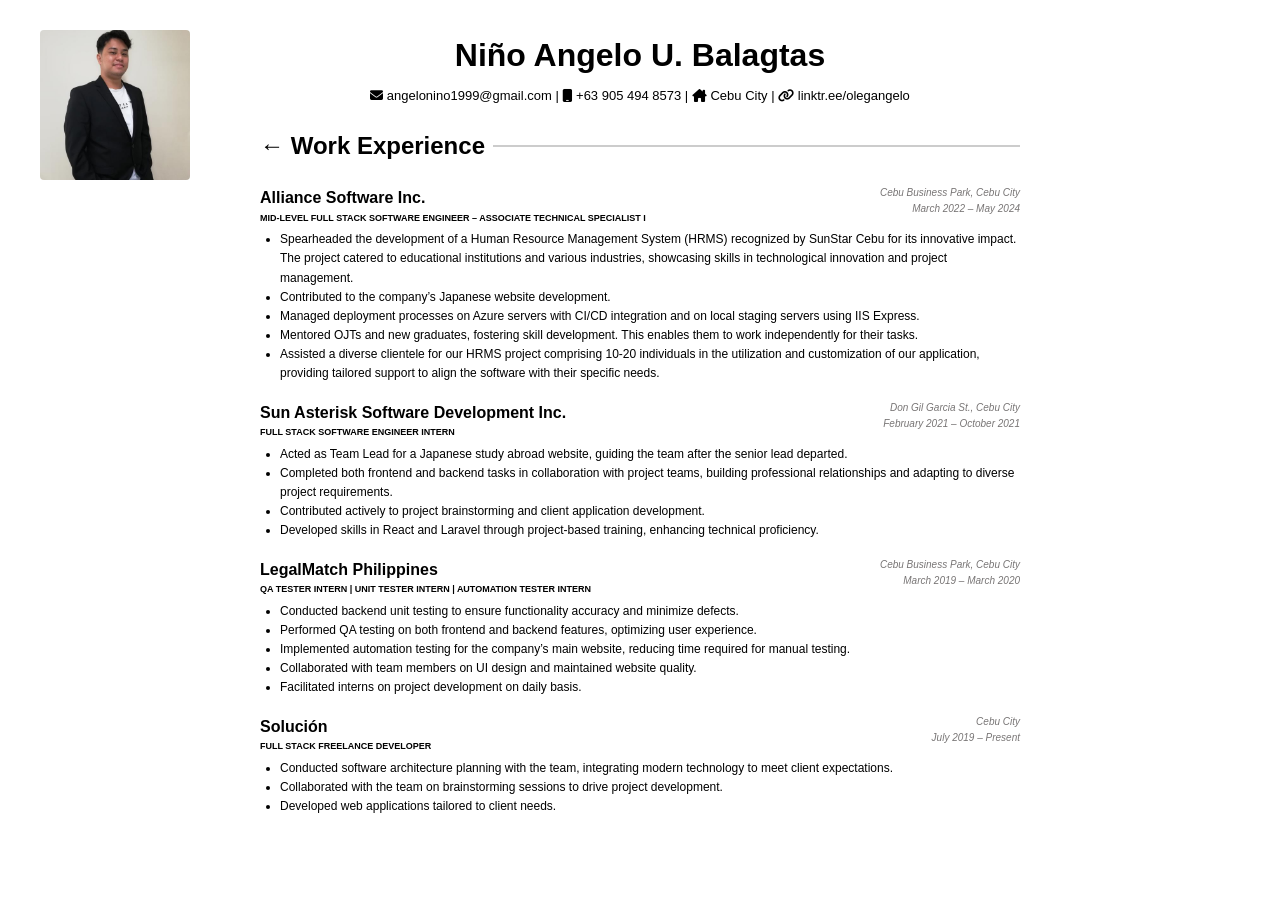
==== experience.html @ c12215ee "add reference to html" ====
<!DOCTYPE html>
<html lang="en">
  <head>
    <meta charset="UTF-8" />
    <title>Niño Angelo Balagtas - CV</title>

    <link rel="stylesheet" href="index.css">
    <link rel="stylesheet" href="https://cdnjs.cloudflare.com/ajax/libs/font-awesome/6.7.2/css/all.min.css">
  </head>

  <body>
    <header>
      <div class="profile-photo">
        <img src="profile.jpg" alt="Profile Photo">
      </div>
      <h1>Ni&ntilde;o Angelo U. Balagtas</h1>
      <div class="contact">
        <i class="fa fa-envelope"></i>
        <a href="mailto:angelonino1999@gmail.com" target="_blank">angelonino1999@gmail.com |</a>
        <i class="fa fa-mobile"></i> +63 905 494 8573 |
        <i class="fa fa-house-chimney"></i> Cebu City |
        <i class="fa fa-link"></i>
        <a href="https://linktr.ee/olegangelo" target="_blank">linktr.ee/olegangelo</a>
      </div>

    </header>

    <main>
      <!-- WORK EXPERIENCE -->
      <div class="divider-with-text">
        <a class="word-exp-link" href="index.html">
          <h2>← Work Experience</h2>
        </a>
        <hr class="hr-divider">
      </div>

      <section>
        <div class="experience-header">
          <div>
            <h4>Alliance Software Inc.</h4>
            <h6>Mid-level Full Stack Software Engineer – Associate Technical Specialist I</h6>
          </div>
          <div>
            <p class="address">Cebu Business Park, Cebu City</p>
            <p class="date">March 2022 – May 2024</p>
          </div>
        </div>
        <ul>
          <li>Spearheaded the development of a Human Resource Management System (HRMS) recognized by SunStar Cebu for its innovative impact. The project catered to educational institutions and various industries, showcasing skills in technological innovation and project management.</li>
          <li>Contributed to the company’s Japanese website development.</li>
          <li>Managed deployment processes on Azure servers with CI/CD integration and on local staging servers using IIS Express.</li>
          <li>Mentored OJTs and new graduates, fostering skill development. This enables them to work independently for their tasks.</li>
          <li>Assisted a diverse clientele for our HRMS project comprising 10-20 individuals in the utilization and customization of our application, providing tailored support to align the software with their specific needs.</li>
        </ul>
      </section>

      <section>
        <div class="experience-header">
          <div>
            <h4>Sun Asterisk Software Development Inc.</h4>
            <h6>Full Stack Software Engineer Intern</h6>
          </div>
          <div>
            <p class="address">Don Gil Garcia St., Cebu City</p>
            <p class="date">February 2021 – October 2021</p>
          </div>
        </div>
          <ul>
            <li>Acted as Team Lead for a Japanese study abroad website, guiding the team after the senior lead departed.</li>
            <li>Completed both frontend and backend tasks in collaboration with project teams, building professional relationships and adapting to diverse project requirements.</li>
            <li> Contributed actively to project brainstorming and client application development.</li>
            <li> Developed skills in React and Laravel through project-based training, enhancing technical proficiency.</li>
          </ul>
      </section>

      <section>
        <div class="experience-header">
          <div>
            <h4>LegalMatch Philippines</h4>
            <h6>QA Tester Intern | Unit Tester Intern | Automation Tester Intern</h6>
          </div>
          <div>
            <p class="address">Cebu Business Park, Cebu City</p>
            <p class="date">March 2019 – March 2020</p>
          </div>
        </div>
        <ul>
          <li>Conducted backend unit testing to ensure functionality accuracy and minimize defects.</li>
          <li>Performed QA testing on both frontend and backend features, optimizing user experience.</li>
          <li>Implemented automation testing for the company’s main website, reducing time required for manual testing.</li>
          <li>Collaborated with team members on UI design and maintained website quality.</li>
          <li>Facilitated interns on project development on daily basis.</li>
        </ul>
      </section>

      <section>
        <div class="experience-header">
          <div>
            <h4>Solución</h4>
            <h6>Full Stack Freelance Developer</h6>
          </div>
          <div>
            <p class="address">Cebu City</p>
            <p class="date">July 2019 – Present</p>
          </div>
        </div>
        <ul>
          <li>Conducted software architecture planning with the team, integrating modern technology to meet client expectations.</li>
          <li>Collaborated with the team on brainstorming sessions to drive project development.</li>
          <li>Developed web applications tailored to client needs.</li>
        </ul>
      </section>

    </main>
  </body>
</html>
---- index.css ----
body {
    background-color: white;
    font-family: Arial, sans-serif;
    margin: 30px 40px;
    line-height: 1.6;
}

header {
    text-align: center;
}

header h1 {
    margin-bottom: 5px;
}

.contact {
    font-size: 13px;
}

.contact a {
    text-decoration: none;
    color: black;
}

a.word-exp-link {
    color: black;
}

hr {
    margin: 20px 0;
}

main {
    display: flex;
    flex-direction: column;
    margin: 0 220px;
}

.divider-with-text {
    display: flex;
    align-items: center;
    gap: 8px;
}

.hr-divider {
    flex-grow: 1;
    border: none;
    border-top: 2px solid #ccc;
}

.experience-header, .proj-content {
    display: flex;
    justify-content: space-between;
}

h2 {
    white-space: nowrap;
}

h4 {
    margin: 0;
    font-weight: 700;
}

h6 {
    margin: 0;
    font-size: 9px;
    text-transform: uppercase;
}

.date, .address {
    font-size: 10px;
    font-style: italic;
    margin: 0;
    color: #787575;
    text-align: right;
}

ul {
    margin-top: 5px;
    padding-left: 20px;
}

li {
    font-size: 12px;
}

a {
    text-decoration: none;
    color: #787575;
}

a:hover {
    text-decoration: underline;
}

.proj-right {
    font-size: 10px;
    font-style: italic;
    margin: 0;
    color: #787575;
    text-align: right;
}

.proj-description {
    text-transform: uppercase;
    font-size: 10px;
}

.skills div {
    display: flex;
} 

.skills div strong {
    width: 300px;
    align-self: center;
}

.skills div p {
    margin: 0;
    width: 600px;
    align-self: center;
    font-family: "Times New Roman";
}

.award-data div {
    display: flex;
    gap: 2rem;
    font-size: 12px;
}

.award-date {
    color: #787575;
    font-weight: 700;
}

.award-data div p {
    text-align: center;
    align-items: center;
}

.award-data div p span {
    color: #787575;
    font-style: italic;
}

.award-giver {
    margin-left: auto;
    color: #787575;
    font-style: italic;
}

/* passport portion */

header {
    position: relative; /* allows absolute positioning inside */
}

.profile-photo {
    position: absolute;
    top: 0;
    left: 0;
    width: clamp(90px, 12vw, 150px); /* responsive size */
    aspect-ratio: 1 / 1; /* perfect square (2x2 passport) */
}

.profile-photo img {
    width: 100%;
    height: 100%;
    object-fit: cover; /* crops nicely */
    border-radius: 4px; /* optional: remove if you want sharp edges */
}
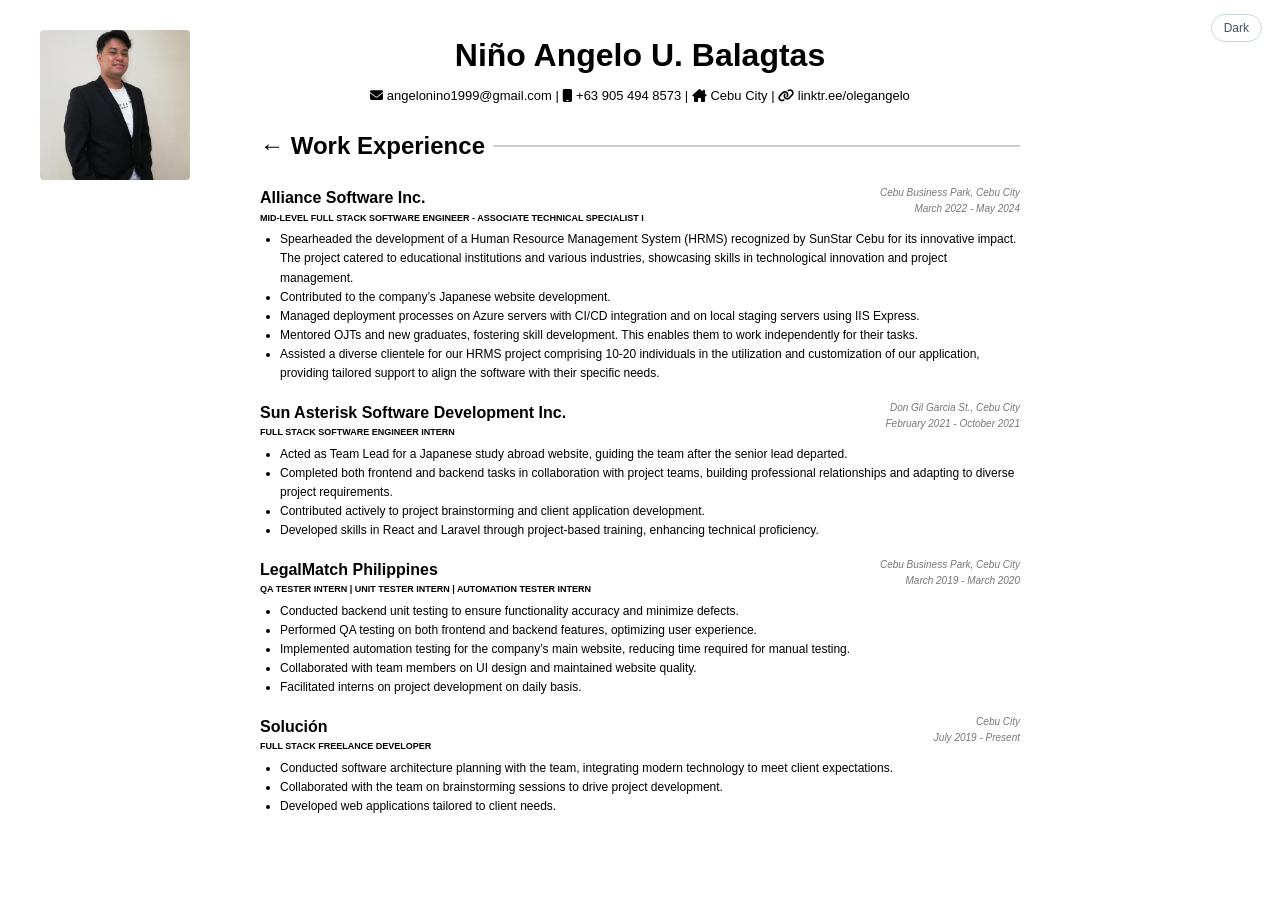
==== commit 82509c2a: "add more js" ====
--- a/experience.html
+++ b/experience.html
@@ -9,6 +9,7 @@
   </head>
 
   <body>
+    <button id="theme-toggle" class="theme-toggle" type="button" aria-label="Switch to dark mode" title="Toggle dark mode">Dark</button>
     <header>
       <div class="profile-photo">
         <img src="profile.jpg" alt="Profile Photo">
@@ -38,11 +39,11 @@
         <div class="experience-header">
           <div>
             <h4>Alliance Software Inc.</h4>
-            <h6>Mid-level Full Stack Software Engineer – Associate Technical Specialist I</h6>
+            <h6>Mid-level Full Stack Software Engineer - Associate Technical Specialist I</h6>
           </div>
           <div>
             <p class="address">Cebu Business Park, Cebu City</p>
-            <p class="date">March 2022 – May 2024</p>
+            <p class="date">March 2022 - May 2024</p>
           </div>
         </div>
         <ul>
@@ -62,7 +63,7 @@
           </div>
           <div>
             <p class="address">Don Gil Garcia St., Cebu City</p>
-            <p class="date">February 2021 – October 2021</p>
+            <p class="date">February 2021 - October 2021</p>
           </div>
         </div>
           <ul>
@@ -81,7 +82,7 @@
           </div>
           <div>
             <p class="address">Cebu Business Park, Cebu City</p>
-            <p class="date">March 2019 – March 2020</p>
+            <p class="date">March 2019 - March 2020</p>
           </div>
         </div>
         <ul>
@@ -101,7 +102,7 @@
           </div>
           <div>
             <p class="address">Cebu City</p>
-            <p class="date">July 2019 – Present</p>
+            <p class="date">July 2019 - Present</p>
           </div>
         </div>
         <ul>
@@ -112,6 +113,7 @@
       </section>
 
     </main>
+    <script src="index.js" type="text/javascript"></script>
   </body>
 </html>
 
--- a/index.css
+++ b/index.css
@@ -5,6 +5,37 @@
     line-height: 1.6;
 }
 
+:root {
+    --accent-soft: #8fb8cc;
+    --accent-strong: #5e93ac;
+    --surface-soft: #f7fbfd;
+}
+
+.theme-toggle {
+    position: fixed;
+    top: 14px;
+    right: 18px;
+    z-index: 1000;
+    padding: 6px 12px;
+    font-size: 12px;
+    border: 1px solid #c8d6de;
+    border-radius: 16px;
+    background: #ffffff;
+    color: #3f5460;
+    cursor: pointer;
+    transition: background-color 0.2s ease, color 0.2s ease, border-color 0.2s ease;
+}
+
+.theme-toggle:hover {
+    background: #f2f7fa;
+    border-color: var(--accent-soft);
+}
+
+.theme-toggle:focus-visible {
+    outline: 2px solid var(--accent-soft);
+    outline-offset: 2px;
+}
+
 header {
     text-align: center;
 }
@@ -40,6 +71,13 @@
     display: flex;
     align-items: center;
     gap: 8px;
+}
+
+.divider-with-text,
+section,
+.skills div,
+.award-data div {
+    transition: transform 0.25s ease, box-shadow 0.25s ease, background-color 0.25s ease;
 }
 
 .hr-divider {
@@ -48,6 +86,10 @@
     border-top: 2px solid #ccc;
 }
 
+.divider-with-text:hover .hr-divider {
+    border-top-color: var(--accent-soft);
+}
+
 .experience-header, .proj-content {
     display: flex;
     justify-content: space-between;
@@ -60,6 +102,66 @@
 h4 {
     margin: 0;
     font-weight: 700;
+}
+
+section:hover {
+    background-color: var(--surface-soft);
+    transform: translateY(-2px);
+}
+
+.tooltip {
+    position: relative;
+    display: inline-block;
+    cursor: pointer;
+}
+
+.tooltiptext {
+    width: 120px;
+    color: #000;
+    text-align: center;
+    border-radius: 4px;
+    padding: 6px 8px;
+    position: absolute;
+    z-index: 1;
+
+    top: 25%;
+    left: 115%;
+    transform: translateY(-50%);
+
+    animation: tooltipPulse 1.5s infinite;
+
+    font-size: xx-small;
+    border: 1px dotted black;
+    background: #fff;
+
+    cursor:default;
+}
+
+.tooltiptext::after {
+      content: "";
+    position: absolute;
+    top: 50%;
+        right: 100%;
+    transform: translateY(-50%);
+    
+    border-width: 6px;
+    border-style: solid;
+    border-color: transparent black transparent transparent;
+}
+
+@keyframes tooltipPulse {
+    0% {
+        transform: translateX(-20%) scale(1);
+        box-shadow: 0 0 0 0 rgba(0,0,0,0.3);
+    }
+    50% {
+        transform: translateX(-20%) scale(1.08);
+        box-shadow: 0 0 6px rgba(0,0,0,0.4);
+    }
+    100% {
+        transform: translateX(-20%) scale(1);
+        box-shadow: 0 0 0 rgba(0,0,0,0);
+    }
 }
 
 h6 {
@@ -94,6 +196,18 @@
     text-decoration: underline;
 }
 
+.contact a,
+.proj-right a,
+a.word-exp-link {
+    transition: color 0.2s ease;
+}
+
+.contact a:hover,
+.proj-right a:hover,
+a.word-exp-link:hover {
+    color: var(--accent-strong);
+}
+
 .proj-right {
     font-size: 10px;
     font-style: italic;
@@ -150,25 +264,119 @@
     font-style: italic;
 }
 
-/* passport portion */
-
 header {
-    position: relative; /* allows absolute positioning inside */
+    position: relative;
 }
 
 .profile-photo {
     position: absolute;
     top: 0;
     left: 0;
-    width: clamp(90px, 12vw, 150px); /* responsive size */
-    aspect-ratio: 1 / 1; /* perfect square (2x2 passport) */
+    width: clamp(90px, 12vw, 150px);
+    aspect-ratio: 1 / 1;
 }
 
 .profile-photo img {
     width: 100%;
     height: 100%;
-    object-fit: cover; /* crops nicely */
-    border-radius: 4px; /* optional: remove if you want sharp edges */
-}
-
-
+    object-fit: cover;
+    border-radius: 4px; 
+    transition: transform 0.25s ease, box-shadow 0.25s ease;
+}
+
+.profile-photo img:hover {
+    transform: translateY(-2px);
+    box-shadow: 0 8px 16px rgba(0, 0, 0, 0.12);
+}
+
+.reveal-item {
+    opacity: 0;
+    transform: translateY(10px);
+}
+
+.reveal-item.is-visible {
+    opacity: 1;
+    transform: translateY(0);
+    transition: opacity 0.5s ease, transform 0.5s ease;
+}
+
+#scroll-progress {
+    position: fixed;
+    top: 0;
+    left: 0;
+    height: 3px;
+    width: 0;
+    z-index: 999;
+    background: linear-gradient(90deg, var(--accent-soft), var(--accent-strong));
+}
+
+.link-pop {
+    animation: linkPop 0.22s ease;
+}
+
+@keyframes linkPop {
+    0% { transform: scale(1); }
+    50% { transform: scale(1.04); }
+    100% { transform: scale(1); }
+}
+
+@media (prefers-reduced-motion: reduce) {
+    * {
+        animation: none !important;
+        transition: none !important;
+        scroll-behavior: auto !important;
+    }
+
+    .reveal-item,
+    .reveal-item.is-visible {
+        opacity: 1;
+        transform: none;
+    }
+}
+
+body.dark-mode {
+    background-color: #151a1f;
+    color: #d8e2e8;
+}
+
+body.dark-mode .theme-toggle {
+    background: #26323b;
+    color: #e7eff4;
+    border-color: #4a6372;
+}
+
+body.dark-mode .theme-toggle:hover {
+    background: #2f3d48;
+}
+
+body.dark-mode .contact a,
+body.dark-mode a.word-exp-link {
+    color: #e0ecf2;
+}
+
+body.dark-mode a {
+    color: #a9c1cf;
+}
+
+body.dark-mode .hr-divider {
+    border-top-color: #455460;
+}
+
+body.dark-mode .tooltiptext {
+    color: #eef4f8;
+    border-color: #6f8798;
+    background: #24303a;
+}
+
+body.dark-mode .date,
+body.dark-mode .address,
+body.dark-mode .award-date,
+body.dark-mode .award-giver,
+body.dark-mode .award-data div p span,
+body.dark-mode .proj-right {
+    color: #9cb2bf;
+}
+
+body.dark-mode section:hover {
+    background-color: #1d252d;
+}
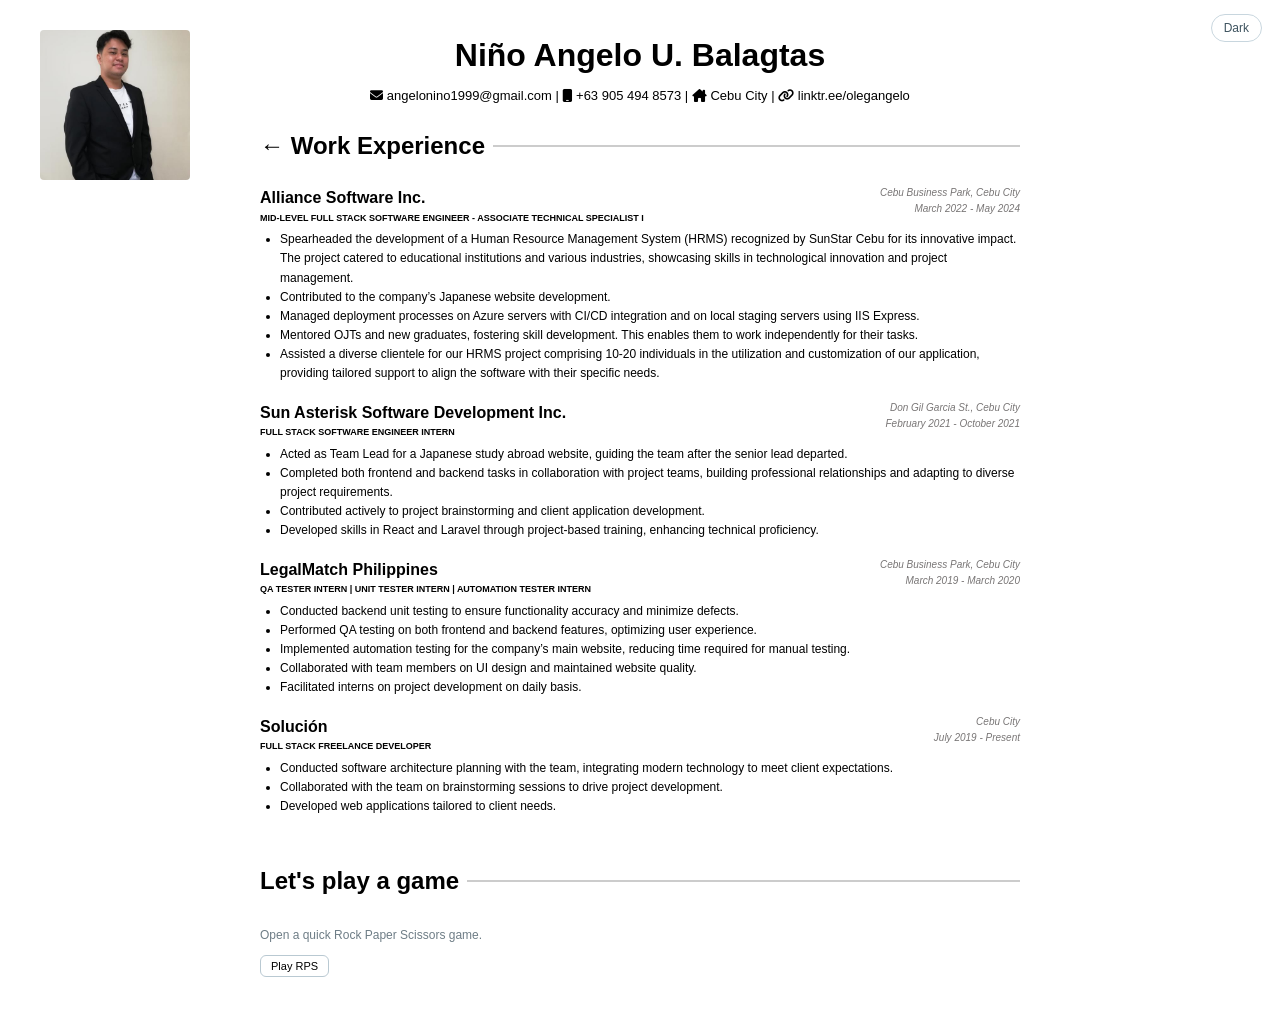
==== commit e63374f9: "add more js" ====
--- a/experience.html
+++ b/experience.html
@@ -112,8 +112,35 @@
         </ul>
       </section>
 
+      <section class="playground-section">
+        <div class="divider-with-text">
+          <h2>Let's play a game</h2>
+          <hr class="hr-divider">
+        </div>
+        <p class="playground-note">Open a quick Rock Paper Scissors game.</p>
+        <div class="playground-controls">
+          <button id="open-rps-modal" type="button">Play RPS</button>
+        </div>
+      </section>
+
     </main>
+
+    <div id="rps-modal" class="rps-modal" aria-hidden="true">
+      <div class="rps-modal-card" role="dialog" aria-modal="true" aria-labelledby="rps-title">
+        <button id="close-rps-modal" class="rps-close" type="button" aria-label="Close game">×</button>
+        <h3 id="rps-title">Rock Paper Scissors</h3>
+        <p class="rps-subtitle">Choose one:</p>
+        <div class="rps-actions">
+          <button class="rps-choice" data-choice="Rock" type="button">Rock</button>
+          <button class="rps-choice" data-choice="Paper" type="button">Paper</button>
+          <button class="rps-choice" data-choice="Scissors" type="button">Scissors</button>
+        </div>
+        <p id="rps-result" class="rps-result" aria-live="polite">Result will show here.</p>
+      </div>
+    </div>
+
     <script src="index.js" type="text/javascript"></script>
+    <script src="rps.js" type="text/javascript"></script>
   </body>
 </html>
 
--- a/index.css
+++ b/index.css
@@ -380,3 +380,162 @@
 body.dark-mode section:hover {
     background-color: #1d252d;
 }
+
+.playground-section {
+    margin-top: 10px;
+}
+
+.playground-note {
+    font-size: 12px;
+    color: #6e7d86;
+    margin: 6px 0 10px;
+}
+
+.playground-controls {
+    display: flex;
+    align-items: center;
+    gap: 14px;
+    margin-bottom: 8px;
+}
+
+.playground-controls button {
+    border: 1px solid #b9c9d2;
+    background: #fff;
+    border-radius: 6px;
+    font-size: 11px;
+    padding: 4px 10px;
+    cursor: pointer;
+}
+
+.playground-controls button:hover {
+    background: #f3f8fb;
+}
+
+.playground-controls p {
+    margin: 0;
+    font-size: 12px;
+}
+
+.rps-modal {
+    position: fixed;
+    inset: 0;
+    display: none;
+    align-items: center;
+    justify-content: center;
+    padding: 16px;
+    background: rgba(10, 16, 20, 0.45);
+    z-index: 1200;
+}
+
+.rps-modal.open {
+    display: flex;
+}
+
+.rps-modal-card {
+    position: relative;
+    width: min(92vw, 420px);
+    max-height: 90vh;
+    overflow: auto;
+    background: #fff;
+    border: 1px solid #c6d7df;
+    border-radius: 12px;
+    padding: 18px;
+    box-shadow: 0 12px 28px rgba(0, 0, 0, 0.2);
+}
+
+.rps-modal-card h3 {
+    margin: 0 0 8px;
+    color: #415965;
+}
+
+.rps-subtitle {
+    margin: 0 0 12px;
+    font-size: 12px;
+    color: #6d7f89;
+}
+
+.rps-close {
+    position: absolute;
+    top: 10px;
+    right: 10px;
+    border: 0;
+    background: transparent;
+    font-size: 22px;
+    line-height: 1;
+    cursor: pointer;
+    color: #6d7f89;
+}
+
+.rps-actions {
+    display: flex;
+    gap: 8px;
+    margin-bottom: 12px;
+}
+
+.rps-choice {
+    border: 1px solid #b9c9d2;
+    background: #fff;
+    border-radius: 8px;
+    font-size: 12px;
+    padding: 6px 10px;
+    cursor: pointer;
+}
+
+.rps-choice:hover {
+    background: #f3f8fb;
+}
+
+.rps-result {
+    margin: 0;
+    border: 1px dashed #b9c9d2;
+    border-radius: 8px;
+    min-height: 44px;
+    display: flex;
+    align-items: center;
+    justify-content: center;
+    font-size: 14px;
+    font-weight: 700;
+    color: #4f6a78;
+    background: #fbfdff;
+}
+
+body.dark-mode .playground-note {
+    color: #b3c5d0;
+}
+
+body.dark-mode .playground-controls button {
+    background: #22303a;
+    color: #dce7ee;
+    border-color: #4c6473;
+}
+
+body.dark-mode .playground-controls button:hover {
+    background: #2a3945;
+}
+
+body.dark-mode .rps-modal-card {
+    background: #1f2a32;
+    border-color: #4c6473;
+}
+
+body.dark-mode .rps-modal-card h3,
+body.dark-mode .rps-subtitle,
+body.dark-mode .rps-close {
+    color: #d0e0e9;
+}
+
+body.dark-mode .rps-choice {
+    background: #22303a;
+    color: #dce7ee;
+    border-color: #4c6473;
+}
+
+body.dark-mode .rps-choice:hover {
+    background: #2a3945;
+}
+
+body.dark-mode .rps-result {
+    border-color: #4c6473;
+    background: #1a232b;
+    color: #cfe1eb;
+}
